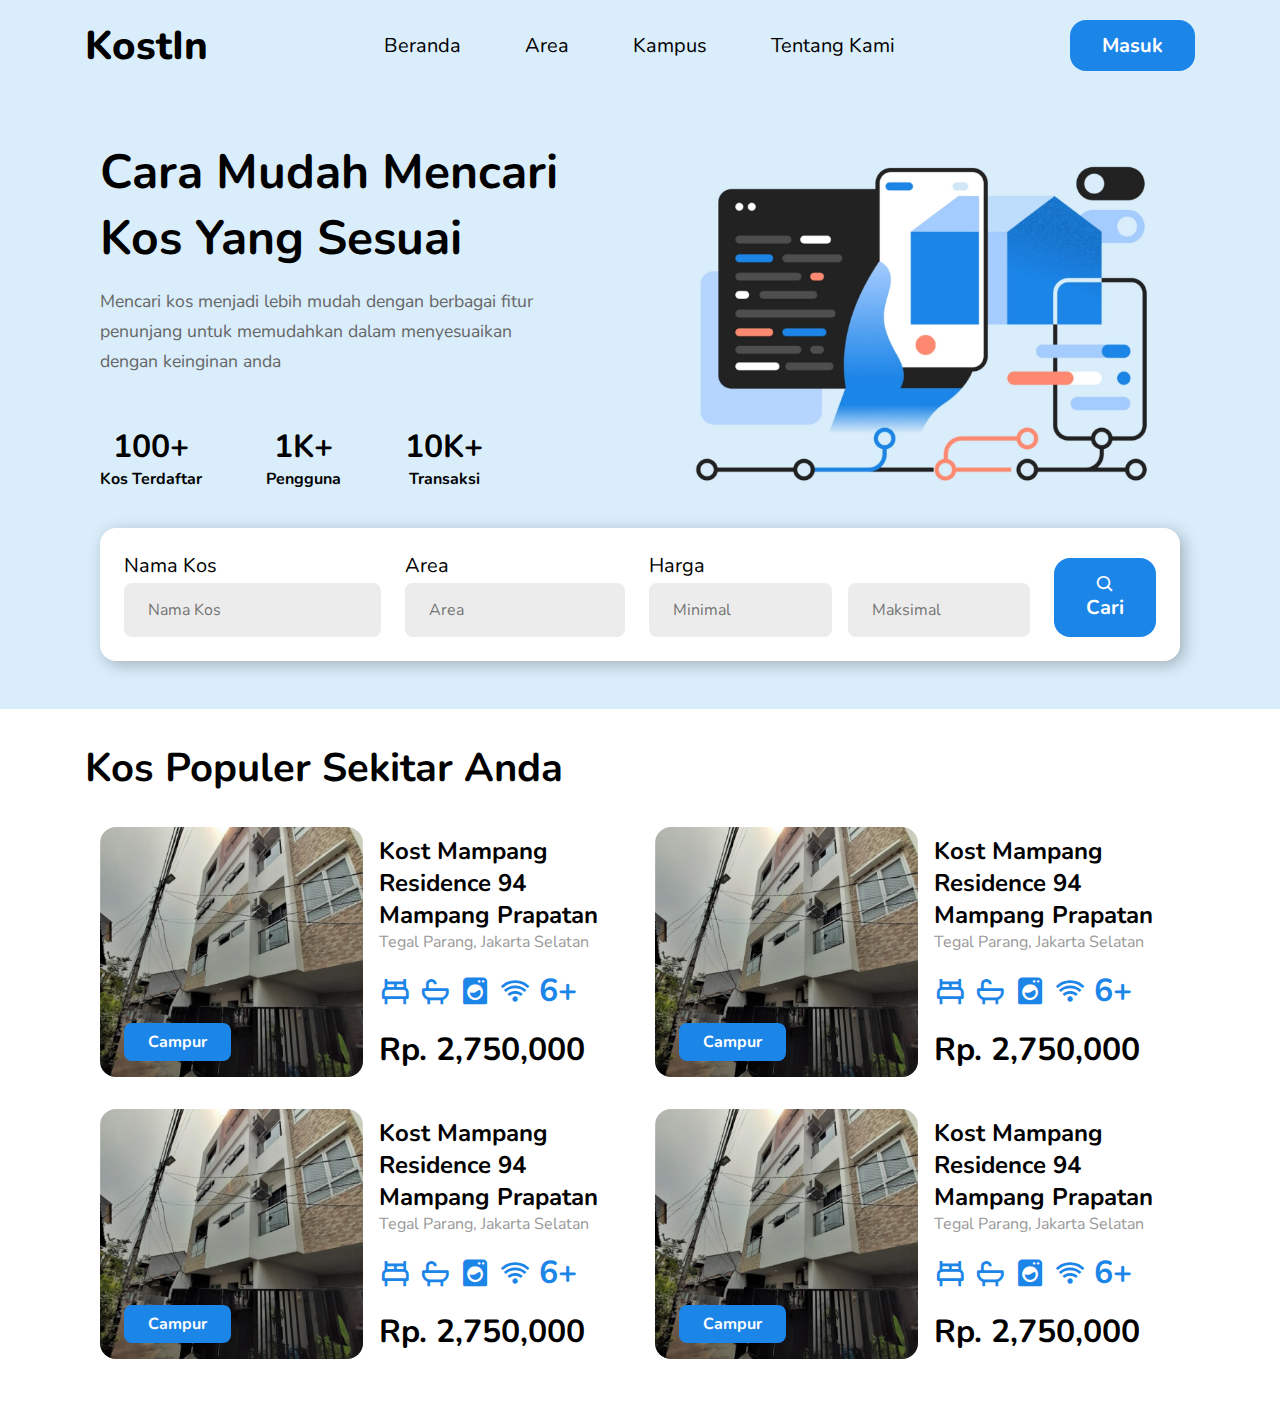
==== index.html @ 57942f88 "Init Homepage" ====
<!DOCTYPE html>
<html lang="en">
<head>
    <meta charset="UTF-8">
    <meta http-equiv="X-UA-Compatible" content="IE=edge">
    <meta name="viewport" content="width=device-width, initial-scale=1.0">
    <title>KostIn - Penyedia Kos Mahasiswa</title>
    <!-- Css Link -->
    <link rel="stylesheet" href="assets/css/grid.css">
    <link rel="stylesheet" href="assets/css/style.css">
    <link rel="stylesheet" href="assets/css/homepage.css">
    <!-- Extention Link -->
    <!-- Boxicons -->
    <link href='https://unpkg.com/boxicons@2.1.2/css/boxicons.min.css' rel='stylesheet'> 
</head>
<body>
    <div class="wrapper">
        <div class="blue-background">
            <header>
                <div class="container">
                    <nav>
                        <div class="logo">
                            <span>KostIn</span>
                        </div>
                        <ul>
                            <li><a href="#">Beranda</a></li>
                            <li><a href="#">Area</a></li>
                            <li><a href="#">Kampus</a></li>
                            <li><a href="#">Tentang Kami</a></li>
                        </ul>
                        <div class="btn-header">
                            <a href="#">Masuk</a>
                        </div>
                    </nav>
                </div>
             </header>
             <section class="bg-banner">
                <div class="container">
                    <div class="row">
                        <div class="col-xl-6 col-lg-6 col-sm-12">
                            <div class="banner-text">
                                <h1>Cara Mudah Mencari Kos Yang Sesuai</h1>
                                <p>
                                    Mencari kos menjadi lebih mudah dengan berbagai fitur penunjang untuk memudahkan dalam menyesuaikan dengan keinginan anda
                                </p>
                                <div class="banner-number">
                                    <div><span>100+</span>Kos Terdaftar</div>
                                    <div><span>1K+</span>Pengguna</div>
                                    <div><span>10K+</span>Transaksi</div>
                                </div>
                            </div>
                        </div>
                        <div class="col-xl-6 col-lg-6 col-sm-12">
                            <div class="banner-img">
                                <img src="assets/images/banner.png" alt="Banner Image" class="w-100">
                            </div>
                        </div>
                        <div class="col-xl-12 col-lg-12">
                            <div class="banner-search">
                                <form action="">
                                    <div>
                                        <label for="">Nama Kos</label>
                                        <input type="text" placeholder="Nama Kos">
                                    </div>
                                    <div>
                                        <label for="">Area</label>
                                        <input type="text" placeholder="Area">
                                    </div>
                                    <div>
                                        <label for="">Harga</label>
                                        <div class="harga">
                                            <input type="text" placeholder="Minimal">
                                            <input type="text" placeholder="Maksimal">
                                        </div>
                                    </div>
                                    <div>
                                        <button class="btn-cari"><i class='bx bx-search'></i>Cari</button>
                                    </div>
                                </form>
                            </div>
                        </div>
                    </div>
                </div>
             </section>
        </div>
        <section class="bg-kos-populer">
            <div class="container">
                <h2>Kos Populer Sekitar Anda</h2>
                <div class="row">
                    <div class="col-xl-6 col-lg-6 col-md-12">
                        <div class="kos-card">
                            <div class="row">
                                <div class="col-xl-6 col-lg-6 no-padding">
                                    <div class="kos-img">
                                        <img src="assets/images/kos.png" alt="Kos">
                                        <div class="blackdrop">
                                            <div class="kos-type">Campur</div>
                                        </div>
                                    </div>
                                </div>
                                <div class="col-xl-6 col-lg-6 no-padding">
                                    <div class="kos-detail">
                                        <h3>Kost Mampang Residence 94 Mampang Prapatan</h3>
                                        <span>Tegal Parang, Jakarta Selatan</span>
                                        <div class="kos-icon">
                                            <i class='bx bx-bed' ></i><i class='bx bx-bath' ></i><i class='bx bxs-washer' ></i><i class='bx bx-wifi' ></i><span>6+</span>
                                        </div>
                                        <span class="kos-price">Rp. 2,750,000</span>
                                    </div>
                                </div>
                            </div>
                        </div>
                    </div>
                    <div class="col-xl-6 col-lg-6 col-md-12">
                        <div class="kos-card">
                            <div class="row">
                                <div class="col-xl-6 col-lg-6 no-padding">
                                    <div class="kos-img">
                                        <img src="assets/images/kos.png" alt="Kos">
                                        <div class="blackdrop">
                                            <div class="kos-type">Campur</div>
                                        </div>
                                    </div>
                                </div>
                                <div class="col-xl-6 col-lg-6 no-padding">
                                    <div class="kos-detail">
                                        <h3>Kost Mampang Residence 94 Mampang Prapatan</h3>
                                        <span>Tegal Parang, Jakarta Selatan</span>
                                        <div class="kos-icon">
                                            <i class='bx bx-bed' ></i><i class='bx bx-bath' ></i><i class='bx bxs-washer' ></i><i class='bx bx-wifi' ></i><span>6+</span>
                                        </div>
                                        <span class="kos-price">Rp. 2,750,000</span>
                                    </div>
                                </div>
                            </div>
                        </div>
                    </div>
                    <div class="col-xl-6 col-lg-6 col-md-12">
                        <div class="kos-card">
                            <div class="row">
                                <div class="col-xl-6 col-lg-6 no-padding">
                                    <div class="kos-img">
                                        <img src="assets/images/kos.png" alt="Kos">
                                        <div class="blackdrop">
                                            <div class="kos-type">Campur</div>
                                        </div>
                                    </div>
                                </div>
                                <div class="col-xl-6 col-lg-6 no-padding">
                                    <div class="kos-detail">
                                        <h3>Kost Mampang Residence 94 Mampang Prapatan</h3>
                                        <span>Tegal Parang, Jakarta Selatan</span>
                                        <div class="kos-icon">
                                            <i class='bx bx-bed' ></i><i class='bx bx-bath' ></i><i class='bx bxs-washer' ></i><i class='bx bx-wifi' ></i><span>6+</span>
                                        </div>
                                        <span class="kos-price">Rp. 2,750,000</span>
                                    </div>
                                </div>
                            </div>
                        </div>
                    </div>
                    <div class="col-xl-6 col-lg-6 col-md-12">
                        <div class="kos-card">
                            <div class="row">
                                <div class="col-xl-6 col-lg-6 no-padding">
                                    <div class="kos-img">
                                        <img src="assets/images/kos.png" alt="Kos">
                                        <div class="blackdrop">
                                            <div class="kos-type">Campur</div>
                                        </div>
                                    </div>
                                </div>
                                <div class="col-xl-6 col-lg-6 no-padding">
                                    <div class="kos-detail">
                                        <h3>Kost Mampang Residence 94 Mampang Prapatan</h3>
                                        <span>Tegal Parang, Jakarta Selatan</span>
                                        <div class="kos-icon">
                                            <i class='bx bx-bed' ></i><i class='bx bx-bath' ></i><i class='bx bxs-washer' ></i><i class='bx bx-wifi' ></i><span>6+</span>
                                        </div>
                                        <span class="kos-price">Rp. 2,750,000</span>
                                    </div>
                                </div>
                            </div>
                        </div>
                    </div>
                </div>
            </div>
        </section>
    </div>
</body>
</html>
---- assets/css/grid.css ----
.container {
    width: 1140px;
    margin: auto;
    padding: 0 15px;
}

.row {
    display: grid;
    grid-template-columns: repeat(12, 1fr);
    width: 100%;
    height: 100%;
    padding: 0 -15px;
}

[class*='col-']{
    padding: 0 15px;
}

@media(min-width: 1200px){
    .container { width: 1140px; }
    .col-xl-1 { grid-column: 1 span; }
    .col-xl-2 { grid-column: 2 span; }
    .col-xl-3 { grid-column: 3 span; }
    .col-xl-4 { grid-column: 4 span; }
    .col-xl-5 { grid-column: 5 span; }
    .col-xl-6 { grid-column: 6 span; }
    .col-xl-7 { grid-column: 7 span; }
    .col-xl-8 { grid-column: 8 span; }
    .col-xl-9 { grid-column: 9 span; }
    .col-xl-10 { grid-column: 10 span; }
    .col-xl-11 { grid-column: 11 span; }
    .col-xl-12 { grid-column: 12 span; }
}

@media(max-width: 1200px){
    .container { width: 960px; }
    .col-lg-1 { grid-column: 1 span; }
    .col-lg-2 { grid-column: 2 span; }
    .col-lg-3 { grid-column: 3 span; }
    .col-lg-4 { grid-column: 4 span; }
    .col-lg-5 { grid-column: 5 span; }
    .col-lg-6 { grid-column: 6 span; }
    .col-lg-7 { grid-column: 7 span; }
    .col-lg-8 { grid-column: 8 span; }
    .col-lg-9 { grid-column: 9 span; }
    .col-lg-10 { grid-column: 10 span; }
    .col-lg-11 { grid-column: 11 span; }
    .col-lg-12 { grid-column: 12 span; }
}

@media(max-width: 992px){
    .container { width: 720px; }
    .col-md-1 { grid-column: 1 span; }
    .col-md-2 { grid-column: 2 span; }
    .col-md-3 { grid-column: 3 span; }
    .col-md-4 { grid-column: 4 span; }
    .col-md-5 { grid-column: 5 span; }
    .col-md-6 { grid-column: 6 span; }
    .col-md-7 { grid-column: 7 span; }
    .col-md-8 { grid-column: 8 span; }
    .col-md-9 { grid-column: 9 span; }
    .col-md-10 { grid-column: 10 span; }
    .col-md-11 { grid-column: 11 span; }
    .col-md-12 { grid-column: 12 span; }
}

@media(max-width: 768px){
    .container { width: 540px; }
    .col-sm-1 { grid-column: 1 span; }
    .col-sm-2 { grid-column: 2 span; }
    .col-sm-3 { grid-column: 3 span; }
    .col-sm-4 { grid-column: 4 span; }
    .col-sm-5 { grid-column: 5 span; }
    .col-sm-6 { grid-column: 6 span; }
    .col-sm-7 { grid-column: 7 span; }
    .col-sm-8 { grid-column: 8 span; }
    .col-sm-9 { grid-column: 9 span; }
    .col-sm-10 { grid-column: 10 span; }
    .col-sm-11 { grid-column: 11 span; }
    .col-sm-12 { grid-column: 12 span; }
}

@media(max-width: 576px){
    .container { width: 100%; }
    .col-xs-1 { grid-column: 1 span; }
    .col-xs-2 { grid-column: 2 span; }
    .col-xs-3 { grid-column: 3 span; }
    .col-xs-4 { grid-column: 4 span; }
    .col-xs-5 { grid-column: 5 span; }
    .col-xs-6 { grid-column: 6 span; }
    .col-xs-7 { grid-column: 7 span; }
    .col-xs-8 { grid-column: 8 span; }
    .col-xs-9 { grid-column: 9 span; }
    .col-xs-10 { grid-column: 10 span; }
    .col-xs-11 { grid-column: 11 span; }
    .col-xs-12 { grid-column: 12 span; }
}
---- assets/css/style.css ----
@import url('https://fonts.googleapis.com/css2?family=Nunito:ital,wght@0,200;0,300;0,400;0,500;0,600;0,700;0,800;0,900;1,200;1,300;1,400;1,500;1,600;1,700;1,800;1,900&display=swap');

:root {
    --primary-color: #D9EDFB;
    --secondary-color: #1C85E8;
}

* {
    margin: 0;
    padding: 0;
    box-sizing: border-box;
    font-family: Nunito;
}

/* Utils */
.blue-background {
    background-color: var(--primary-color);
}

.w-100 {
    width: 100% !important;
}

.no-padding {
    padding: 0 !important;
}

/* Header */
nav {
    display: flex;
    justify-content: space-between;
    align-items: center;
    width: 100%;
    padding: 1rem 0;
}

.logo span {
    font-size: 2.5em;
    font-weight: 800;
}

nav ul {
    display: flex;
    list-style: none;
}

nav ul li a {
    padding: 1rem 2rem;
    color: #000;
    font-size: 1.25em;
    display: block;
    text-decoration: none;
}

.btn-header a {
    padding: .75rem 2rem;
    background-color: var(--secondary-color);
    border-radius: 1rem;
    color: #fff;
    font-weight: bold;
    font-size: 1.25em;
    text-decoration: none;
}

/* Footer */
---- assets/css/homepage.css ----
/* Banner */
.bg-banner {
    padding: 2rem 0 3rem;
}

.banner-text h1 {
    margin-top: 1rem;
    font-size: 3em;
    font-weight: bold;
}

.banner-text p {
    line-height: 1.7;
    width: 90%;
    color: #666;
    padding: 1rem 0;
    font-size: 1.1em;
}

.banner-number {
    margin-top: 2rem;
    font-weight: bold;
    font-size: 1em;
    text-align: center;
    display: flex;
    gap: 4rem;
}

.banner-number span {
    font-size: 2em;
    display: block;
}

.banner-search {
    background-color: #fff;
    box-shadow: 4px 4px 16px rgb(0, 0, 0, 0.25);
    border-radius: 1rem;
    padding: 1.5rem;
}

form {
    display: flex;
    justify-content: space-between;
    align-items: flex-end;
    gap: 1.5rem;
}

.banner-search input {
    width: 100%;
    padding: 1rem 1.5rem;
    outline: none;
    border: 0;
    background-color: #ececec;
    border-radius: .5rem;
    font-size: 1em;
    margin-top: .25rem;
}

.banner-search label {
    font-size: 1.25em;
}

.banner-search .harga {
    display: flex;
    gap: 1rem;
}

.btn-cari {
    border-radius: 1rem;
    background-color: var(--secondary-color);
    color: #fff;
    border: 0;
    font-size: 1.25em;
    font-weight: bold;
    outline: none;
    padding: 1rem 2rem;
}

.btn-cari i {
    display: block;
}

/* Kos Populer */
.bg-kos-populer {
    padding: 2rem 0;
}

.bg-kos-populer h2 {
    font-size: 2.5em;
    font-weight: bold;
    margin-bottom: 1rem;
}

.kos-card {
    margin: 1rem 0;
}

.kos-img {
    position: relative;
}

.kos-img img {
    object-fit: cover;
    height: 250px;
    width: 100%;
    border-radius: 1rem;
    display: block;
}

.blackdrop {
    position: absolute;
    top: 0;
    left: 0;
    width: 100%;
    height: 100%;
    background: linear-gradient(to top, rgb(0, 0, 0, 0.5), transparent);
    border-radius: 1rem;
    display: flex;
    justify-content: flex-start;
    align-items: flex-end;
}

.kos-type {
    margin: 1rem 1.5rem;
    padding: .5rem 1.5rem;
    background-color: var(--secondary-color);
    border-radius: .5rem;
    color: #fff;
    font-weight: bold;
}

.kos-detail {
    padding-left: 1rem;
    margin-top: .5rem;
}

.kos-detail h3 {
    font-size: 1.5em;
}

.kos-detail > span {
    display: block;
    color: #999;
}

.kos-icon {
    color: var(--secondary-color);
    font-size: 2em;
    font-weight: bold;
    display: flex;
    justify-content: flex-start;
    align-items: center;
    gap: .5rem;
    padding: 1rem 0;
}

.kos-icon i, .kos-icon span {
    display: block;
}

.kos-price {
    font-size: 2em;
    font-weight: bold;
    color: #000 !important;
}
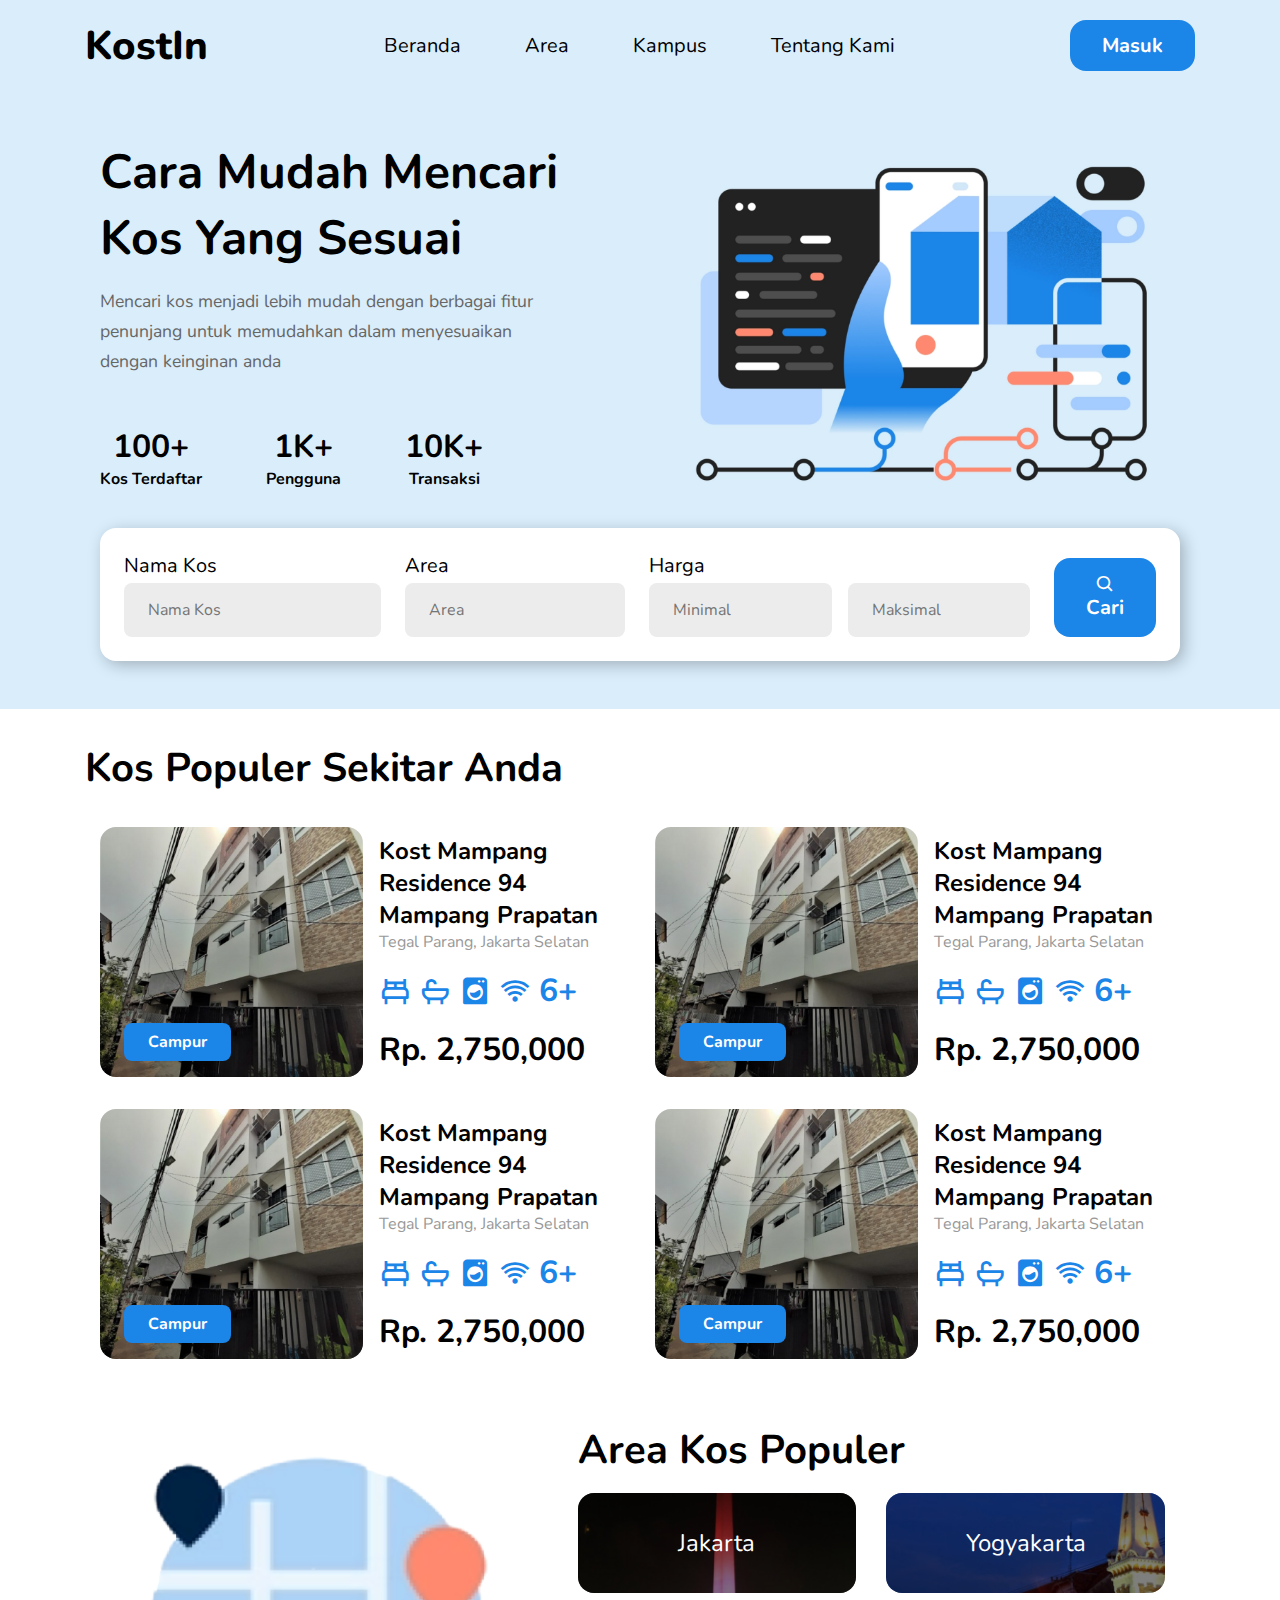
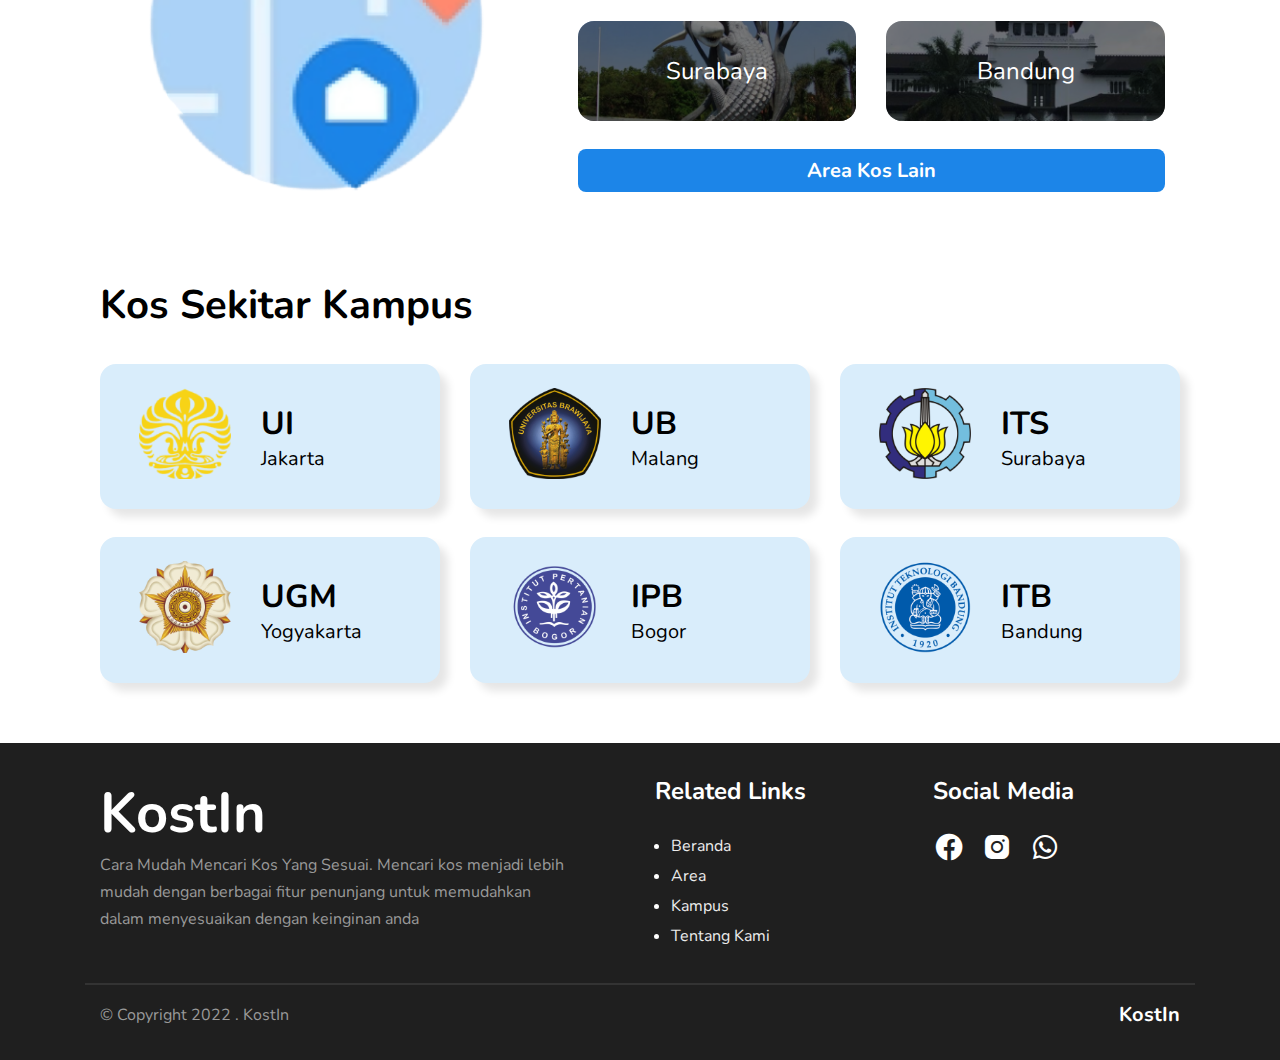
==== commit 8ea59fda: "Update Homepage" ====
--- a/index.html
+++ b/index.html
@@ -186,6 +186,188 @@
                 </div>
             </div>
         </section>
+        <sction class="bg-area-populer">
+            <div class="container">
+                <div class="row">
+                    <div class="col-xl-5 col-lg-5 col-md-12">
+                        <div class="area-populer-img">
+                            <img src="assets/images/map.png" alt="Area Populer" class="w-100">
+                        </div>
+                    </div>
+                    <div class="col-xl-7 col-lg-7 col-md-12">
+                        <div class="row">
+                            <div class="col-xl-12 col-lg-12">
+                                <h2>Area Kos Populer</h2>
+                            </div>
+                            <div class="col-xl-6 col-lg-6 col-md-12">
+                                <div class="area-populer-card">
+                                    <img src="assets/images/Jakarta.png" alt="Jakarta" class="w-100">
+                                    <span>Jakarta</span>
+                                </div>
+                            </div>
+                            <div class="col-xl-6 col-lg-6 col-md-12">
+                                <div class="area-populer-card">
+                                    <img src="assets/images/Yogyakarta.png" alt="Yogyakarta" class="w-100">
+                                    <span>Yogyakarta</span>
+                                </div>
+                            </div>
+                            <div class="col-xl-6 col-lg-6 col-md-12">
+                                <div class="area-populer-card">
+                                    <img src="assets/images/Surabaya.png" alt="Surabaya" class="w-100">
+                                    <span>Surabaya</span>
+                                </div>
+                            </div>
+                            <div class="col-xl-6 col-lg-6 col-md-12">
+                                <div class="area-populer-card">
+                                    <img src="assets/images/Bandung.png" alt="Bandung" class="w-100">
+                                    <span>Bandung</span>
+                                </div>
+                            </div>
+                            <div class="col-xl-12 col-lg-12">
+                                <a href="#" class="btn-area-populer">Area Kos Lain</a>
+                            </div>
+                        </div>
+                    </div>
+                </div>
+            </div>
+        </sction>
+        <section class="bg-kos-kampus">
+            <div class="container">
+                <div class="row">
+                    <div class="col-xl-12 col-lg-12">
+                        <h2>Kos Sekitar Kampus</h2>
+                    </div>
+                    <div class="col-xl-4 col-lg-6 col-md-12">
+                        <div class="kos-kampus-card">
+                            <div class="row">
+                                <div class="col-xl-5 col-lg-5">
+                                    <img src="assets/images/UI.png" alt="UI" class="w-100">
+                                </div>
+                                <div class="col-xl-7 col-lg-7">
+                                    <div class="kos-kampus-text">
+                                        <h3>UI</h3>
+                                        <p>Jakarta</p>
+                                    </div>
+                                </div>
+                            </div>
+                        </div>
+                    </div>
+                    <div class="col-xl-4 col-lg-6 col-md-12">
+                        <div class="kos-kampus-card">
+                            <div class="row">
+                                <div class="col-xl-5 col-lg-5">
+                                    <img src="assets/images/UB.png" alt="UB" class="w-100">
+                                </div>
+                                <div class="col-xl-7 col-lg-7">
+                                    <div class="kos-kampus-text">
+                                        <h3>UB</h3>
+                                        <p>Malang</p>
+                                    </div>
+                                </div>
+                            </div>
+                        </div>
+                    </div>
+                    <div class="col-xl-4 col-lg-6 col-md-12">
+                        <div class="kos-kampus-card">
+                            <div class="row">
+                                <div class="col-xl-5 col-lg-5">
+                                    <img src="assets/images/ITS.png" alt="ITS" class="w-100">
+                                </div>
+                                <div class="col-xl-7 col-lg-7">
+                                    <div class="kos-kampus-text">
+                                        <h3>ITS</h3>
+                                        <p>Surabaya</p>
+                                    </div>
+                                </div>
+                            </div>
+                        </div>
+                    </div>
+                    <div class="col-xl-4 col-lg-6 col-md-12">
+                        <div class="kos-kampus-card">
+                            <div class="row">
+                                <div class="col-xl-5 col-lg-5">
+                                    <img src="assets/images/UGM.png" alt="UGM" class="w-100">
+                                </div>
+                                <div class="col-xl-7 col-lg-7">
+                                    <div class="kos-kampus-text">
+                                        <h3>UGM</h3>
+                                        <p>Yogyakarta</p>
+                                    </div>
+                                </div>
+                            </div>
+                        </div>
+                    </div>
+                    <div class="col-xl-4 col-lg-6 col-md-12">
+                        <div class="kos-kampus-card">
+                            <div class="row">
+                                <div class="col-xl-5 col-lg-5">
+                                    <img src="assets/images/IPB.png" alt="IPB" class="w-100">
+                                </div>
+                                <div class="col-xl-7 col-lg-7">
+                                    <div class="kos-kampus-text">
+                                        <h3>IPB</h3>
+                                        <p>Bogor</p>
+                                    </div>
+                                </div>
+                            </div>
+                        </div>
+                    </div>
+                    <div class="col-xl-4 col-lg-6 col-md-12">
+                        <div class="kos-kampus-card">
+                            <div class="row">
+                                <div class="col-xl-5 col-lg-5">
+                                    <img src="assets/images/ITB.png" alt="ITB" class="w-100">
+                                </div>
+                                <div class="col-xl-7 col-lg-7">
+                                    <div class="kos-kampus-text">
+                                        <h3>ITB</h3>
+                                        <p>Bandung</p>
+                                    </div>
+                                </div>
+                            </div>
+                        </div>
+                    </div>
+                </div>
+            </div>
+        </section>
+        <footer>
+            <div class="container">
+                <div class="row">
+                    <div class="col-xl-6 col-lg-12">
+                        <div class="footer-info">
+                            <h2>KostIn</h2>
+                            <p>
+                                Cara Mudah Mencari Kos Yang Sesuai. Mencari kos menjadi lebih mudah dengan berbagai fitur penunjang untuk memudahkan dalam menyesuaikan dengan keinginan anda
+                            </p>
+                        </div>
+                    </div>
+                    <div class="col-xl-3 col-lg-12">
+                        <div class="footer-section">
+                            <h3>Related Links</h3>
+                            <ul>
+                                <li><a href="#">Beranda</a></li>
+                                <li><a href="#">Area</a></li>
+                                <li><a href="#">Kampus</a></li>
+                                <li><a href="#">Tentang Kami</a></li>
+                            </ul>
+                        </div>
+                    </div>
+                    <div class="col-xl-3 col-lg-12">
+                        <div class="footer-section">
+                            <h3>Social Media</h3>
+                            <div class="footer-sosmed">
+                                <i class='bx bxl-facebook-circle'></i><i class='bx bxl-instagram-alt'></i><i class='bx bxl-whatsapp'></i>
+                            </div>
+                        </div>
+                    </div>
+                </div>
+                <hr>
+                <div class="footer-copyright">
+                    <span>&copy; Copyright 2022 . KostIn</span>
+                    <span class="footer-logo">KostIn</span>
+                </div>
+            </div>
+        </footer>
     </div>
 </body>
 </html>--- a/assets/css/grid.css
+++ b/assets/css/grid.css
@@ -8,7 +8,7 @@
     display: grid;
     grid-template-columns: repeat(12, 1fr);
     width: 100%;
-    height: 100%;
+    /* height: 100%; */
     padding: 0 -15px;
 }
 
--- a/assets/css/style.css
+++ b/assets/css/style.css
@@ -62,4 +62,68 @@
     text-decoration: none;
 }
 
-/* Footer */+/* Footer */
+footer {
+    background-color: #1f1f1f;
+    padding: 2rem 0;
+    color: #fff;
+}
+
+.footer-info h2 {
+    font-size: 3.5em;
+}
+
+.footer-info p {
+    width: 90%;
+    color: #999;
+    line-height: 1.7;
+}
+
+.footer-section h3 {
+    font-size: 1.5em;
+    margin-bottom: 1.5rem;
+}
+
+.footer-section ul {
+    margin-left: 1rem;
+}
+
+.footer-section ul li a {
+    text-decoration: none;
+    color: #ececec;
+    display: block;
+    padding: .25rem 0;
+}
+
+.footer-sosmed {
+    display: flex;
+}
+
+.footer-section i {
+    font-size: 2em;
+    display: block;
+    margin-right: 1rem;
+}
+
+footer hr {
+    height: 0;
+    border: 1px solid #333;
+    margin-top: 2rem;
+}
+
+.footer-copyright {
+    display: flex;
+    justify-content: space-between;
+    align-items: center;
+    padding: 1rem 15px 0;
+}
+
+.footer-copyright span {
+    color: #999;
+}
+
+.footer-logo {
+    font-size: 1.25em;
+    color: #fff !important;
+    font-weight: bold;
+}--- a/assets/css/homepage.css
+++ b/assets/css/homepage.css
@@ -162,4 +162,92 @@
     font-size: 2em;
     font-weight: bold;
     color: #000 !important;
+}
+
+/* Area Populer */
+.bg-area-populer {
+    padding: 2rem 0;
+}
+
+.bg-area-populer h2 {
+    font-size: 2.5em;
+    margin-bottom: 1rem;
+    margin-top: 1rem;
+}
+
+.area-populer-card {
+    position: relative;
+    height: 100px;
+    border-radius: 1rem;
+    margin-bottom: 1.75rem;
+}
+
+.area-populer-card img {
+    object-fit: cover;
+    height: 100px;
+    width: 100%;
+    border-radius: 1rem;
+}
+
+.area-populer-card span {
+    position: absolute;
+    display: flex;
+    left: 0;
+    right: 0;
+    bottom: 0;
+    top: 0;
+    height: 100%;
+    width: 100%;
+    justify-content: center;
+    align-items: center;
+    z-index: 10;
+    color: #fff;
+    font-size: 1.5em;
+    background-color: rgb(0, 0, 0, 0.5);
+    border-radius: 1rem;
+}
+
+.btn-area-populer {
+    background-color: var(--secondary-color);
+    color: #fff;
+    text-decoration: none;
+    font-size: 1.25em;
+    font-weight: bold;
+    border-radius: .5rem;
+    display: block;
+    padding: .5rem 0;
+    text-align: center;
+}
+
+/* Kos Kampus */
+.bg-kos-kampus {
+    padding: 2rem 0;
+}
+
+.bg-kos-kampus h2 {
+    font-size: 2.5em;
+    margin-bottom: 2rem;
+}
+
+.kos-kampus-card {
+    background-color: var(--primary-color);
+    border-radius: 1rem;
+    padding: 1.5rem;
+    box-shadow: 8px 8px 8px rgb(0, 0, 0, 0.1);
+    margin-bottom: 1.75rem;
+}
+
+.kos-kampus-text {
+    display: flex;
+    flex-direction: column;
+    justify-content: center;
+    height: 100%;
+}
+
+.kos-kampus-card h3 {
+    font-size: 2em;
+}
+
+.kos-kampus-text p {
+    font-size: 1.25em;
 }